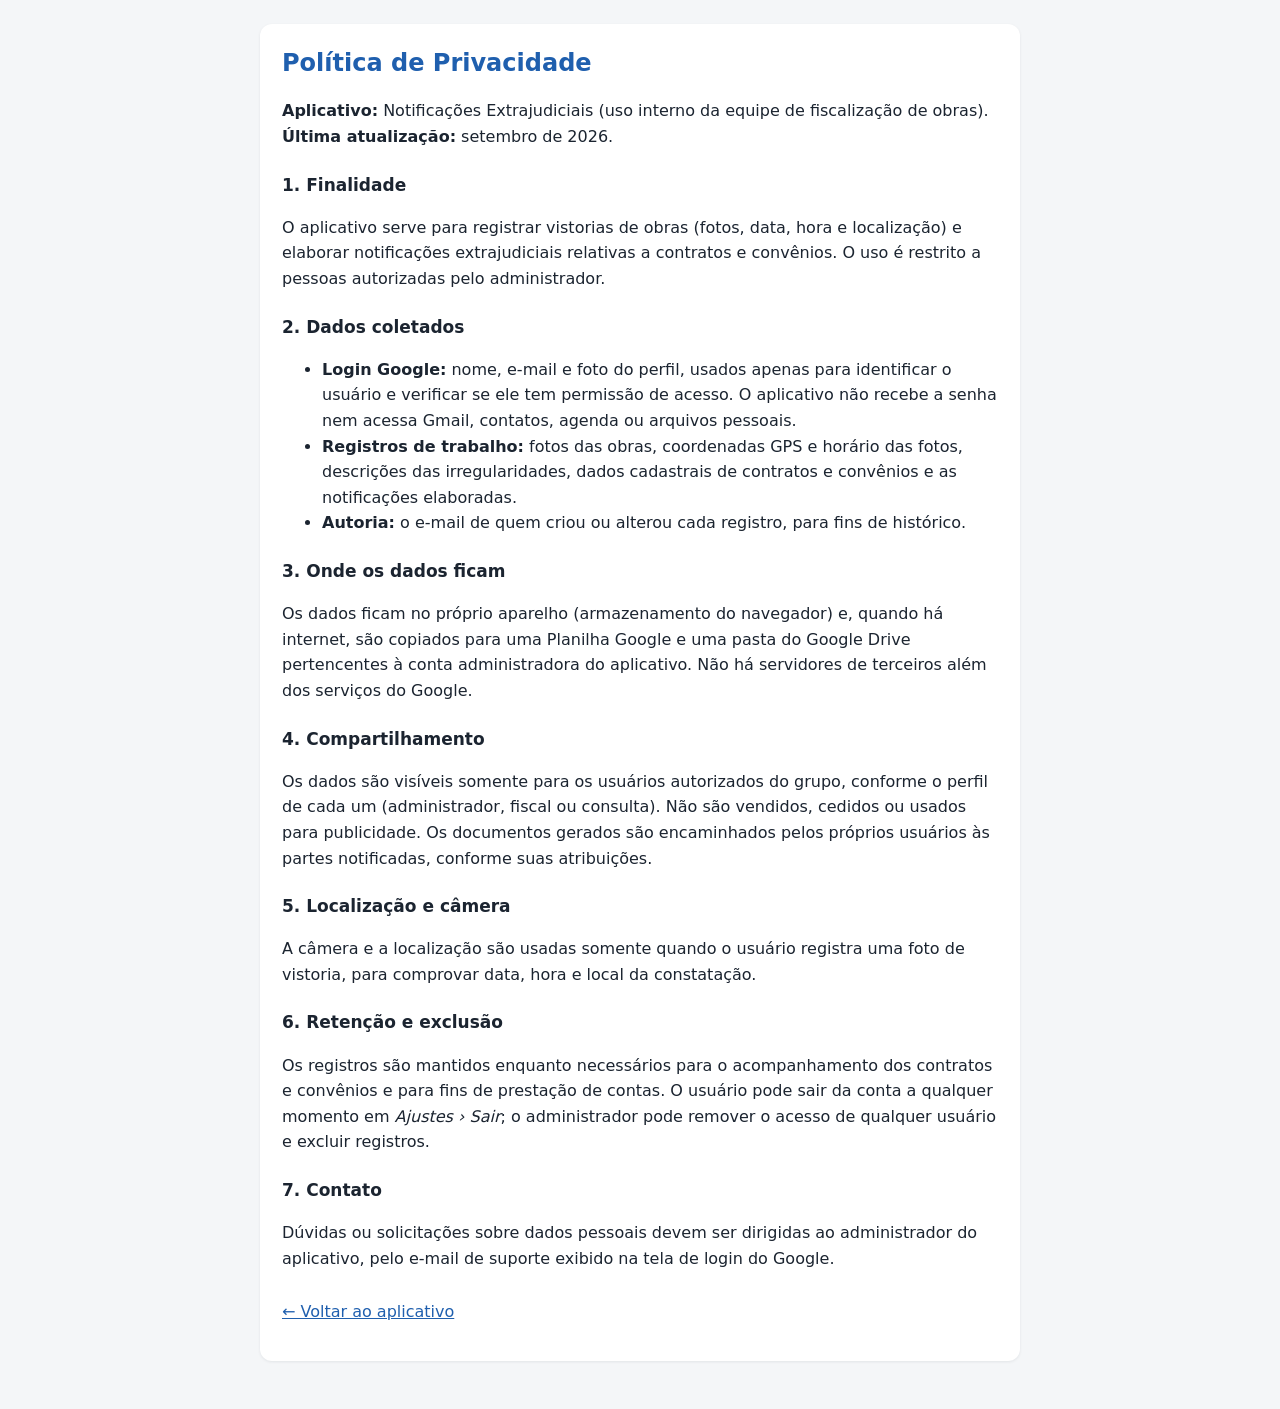
==== privacidade.html @ 9b2cc033 "Add files via upload" ====
<!doctype html>
<html lang="pt-BR">
<head>
<meta charset="utf-8">
<meta name="viewport" content="width=device-width, initial-scale=1">
<title>Política de Privacidade — Notificações Extrajudiciais</title>
<style>
  body { font: 16px/1.6 system-ui, -apple-system, "Segoe UI", Roboto, Arial, sans-serif; color: #1b2430; background: #f4f6f8; margin: 0; }
  main { max-width: 760px; margin: 0 auto; padding: 24px 16px 48px; }
  .card { background: #fff; border-radius: 12px; padding: 20px 22px; box-shadow: 0 1px 3px rgba(16,24,40,.08); }
  h1 { color: #1f5fae; font-size: 24px; margin-top: 0; }
  h2 { font-size: 17px; margin: 22px 0 6px; }
  a { color: #1f5fae; }
</style>
</head>
<body>
<main><div class="card">
<h1>Política de Privacidade</h1>
<p><b>Aplicativo:</b> Notificações Extrajudiciais (uso interno da equipe de fiscalização de obras).<br>
<b>Última atualização:</b> setembro de 2026.</p>

<h2>1. Finalidade</h2>
<p>O aplicativo serve para registrar vistorias de obras (fotos, data, hora e localização) e elaborar notificações extrajudiciais relativas a contratos e convênios. O uso é restrito a pessoas autorizadas pelo administrador.</p>

<h2>2. Dados coletados</h2>
<ul>
  <li><b>Login Google:</b> nome, e-mail e foto do perfil, usados apenas para identificar o usuário e verificar se ele tem permissão de acesso. O aplicativo não recebe a senha nem acessa Gmail, contatos, agenda ou arquivos pessoais.</li>
  <li><b>Registros de trabalho:</b> fotos das obras, coordenadas GPS e horário das fotos, descrições das irregularidades, dados cadastrais de contratos e convênios e as notificações elaboradas.</li>
  <li><b>Autoria:</b> o e-mail de quem criou ou alterou cada registro, para fins de histórico.</li>
</ul>

<h2>3. Onde os dados ficam</h2>
<p>Os dados ficam no próprio aparelho (armazenamento do navegador) e, quando há internet, são copiados para uma Planilha Google e uma pasta do Google Drive pertencentes à conta administradora do aplicativo. Não há servidores de terceiros além dos serviços do Google.</p>

<h2>4. Compartilhamento</h2>
<p>Os dados são visíveis somente para os usuários autorizados do grupo, conforme o perfil de cada um (administrador, fiscal ou consulta). Não são vendidos, cedidos ou usados para publicidade. Os documentos gerados são encaminhados pelos próprios usuários às partes notificadas, conforme suas atribuições.</p>

<h2>5. Localização e câmera</h2>
<p>A câmera e a localização são usadas somente quando o usuário registra uma foto de vistoria, para comprovar data, hora e local da constatação.</p>

<h2>6. Retenção e exclusão</h2>
<p>Os registros são mantidos enquanto necessários para o acompanhamento dos contratos e convênios e para fins de prestação de contas. O usuário pode sair da conta a qualquer momento em <i>Ajustes › Sair</i>; o administrador pode remover o acesso de qualquer usuário e excluir registros.</p>

<h2>7. Contato</h2>
<p>Dúvidas ou solicitações sobre dados pessoais devem ser dirigidas ao administrador do aplicativo, pelo e-mail de suporte exibido na tela de login do Google.</p>

<p style="margin-top:28px"><a href="./">← Voltar ao aplicativo</a></p>
</div></main>
</body>
</html>
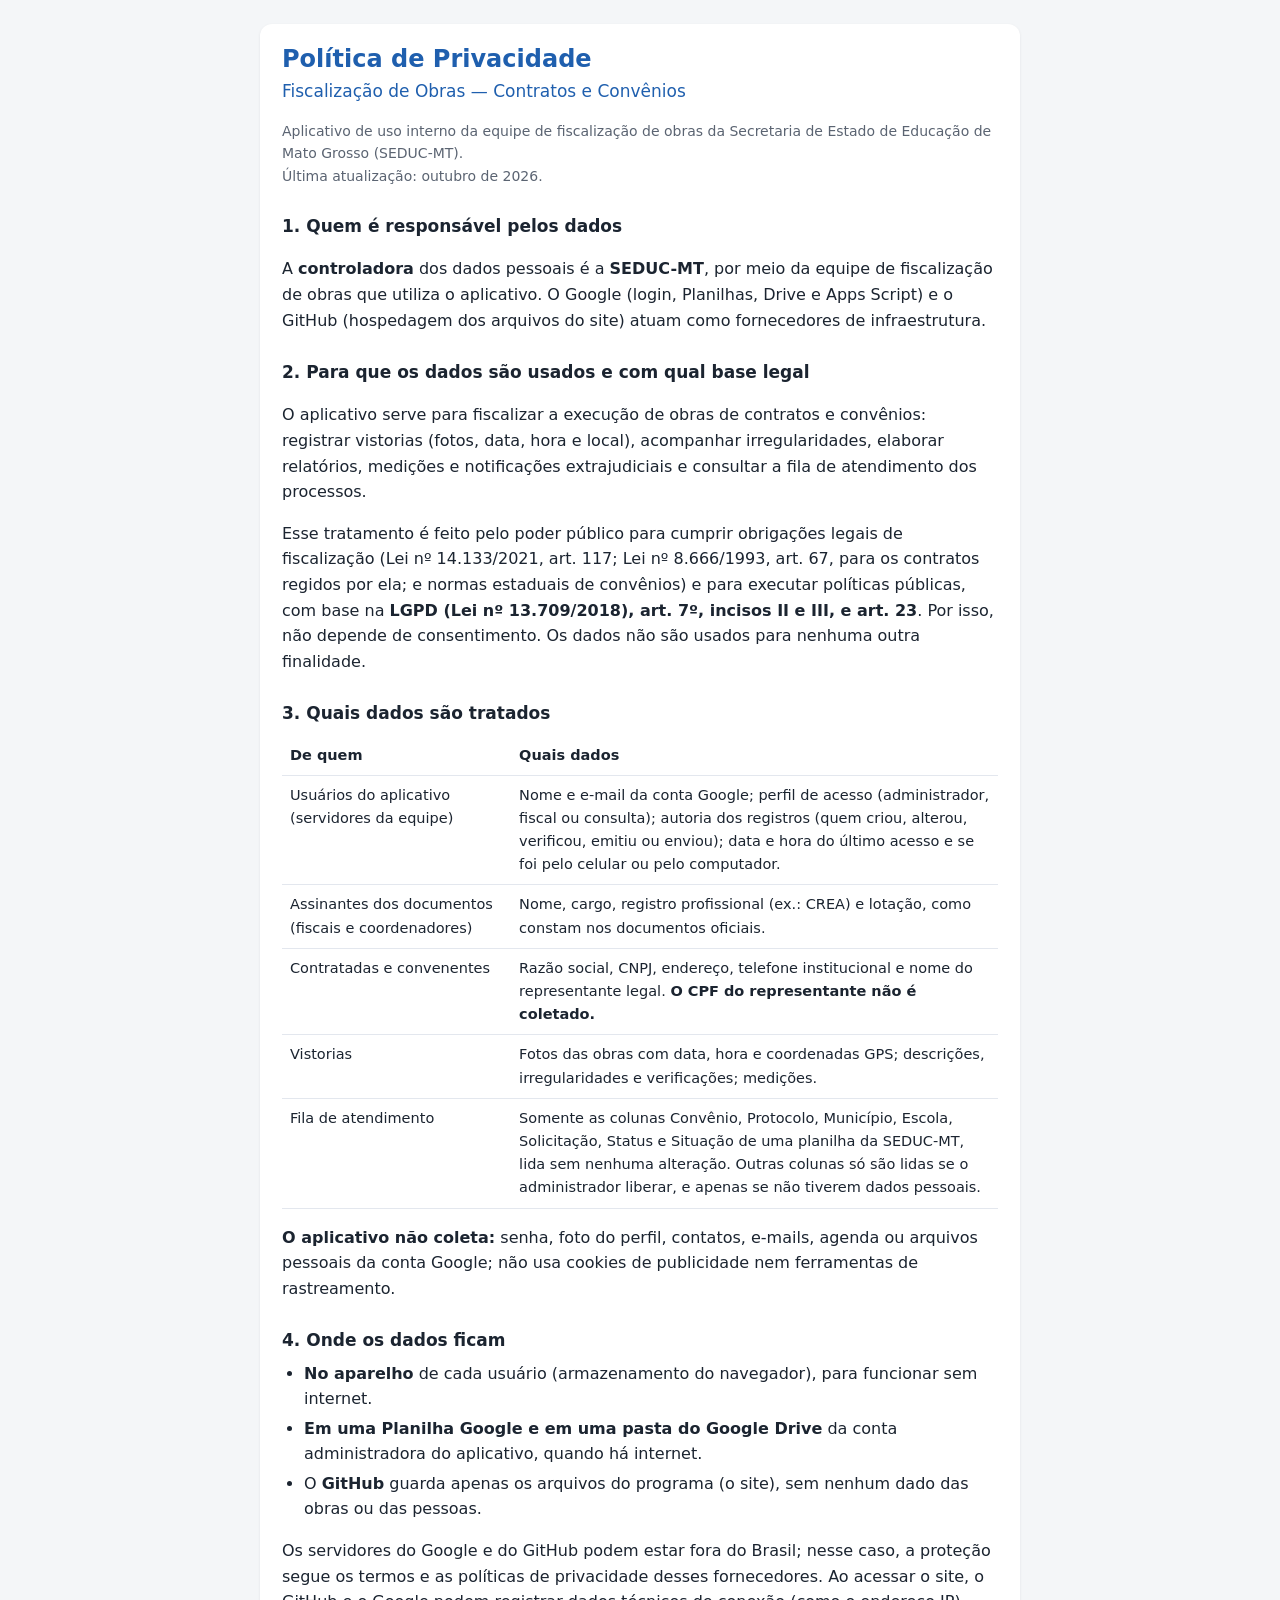
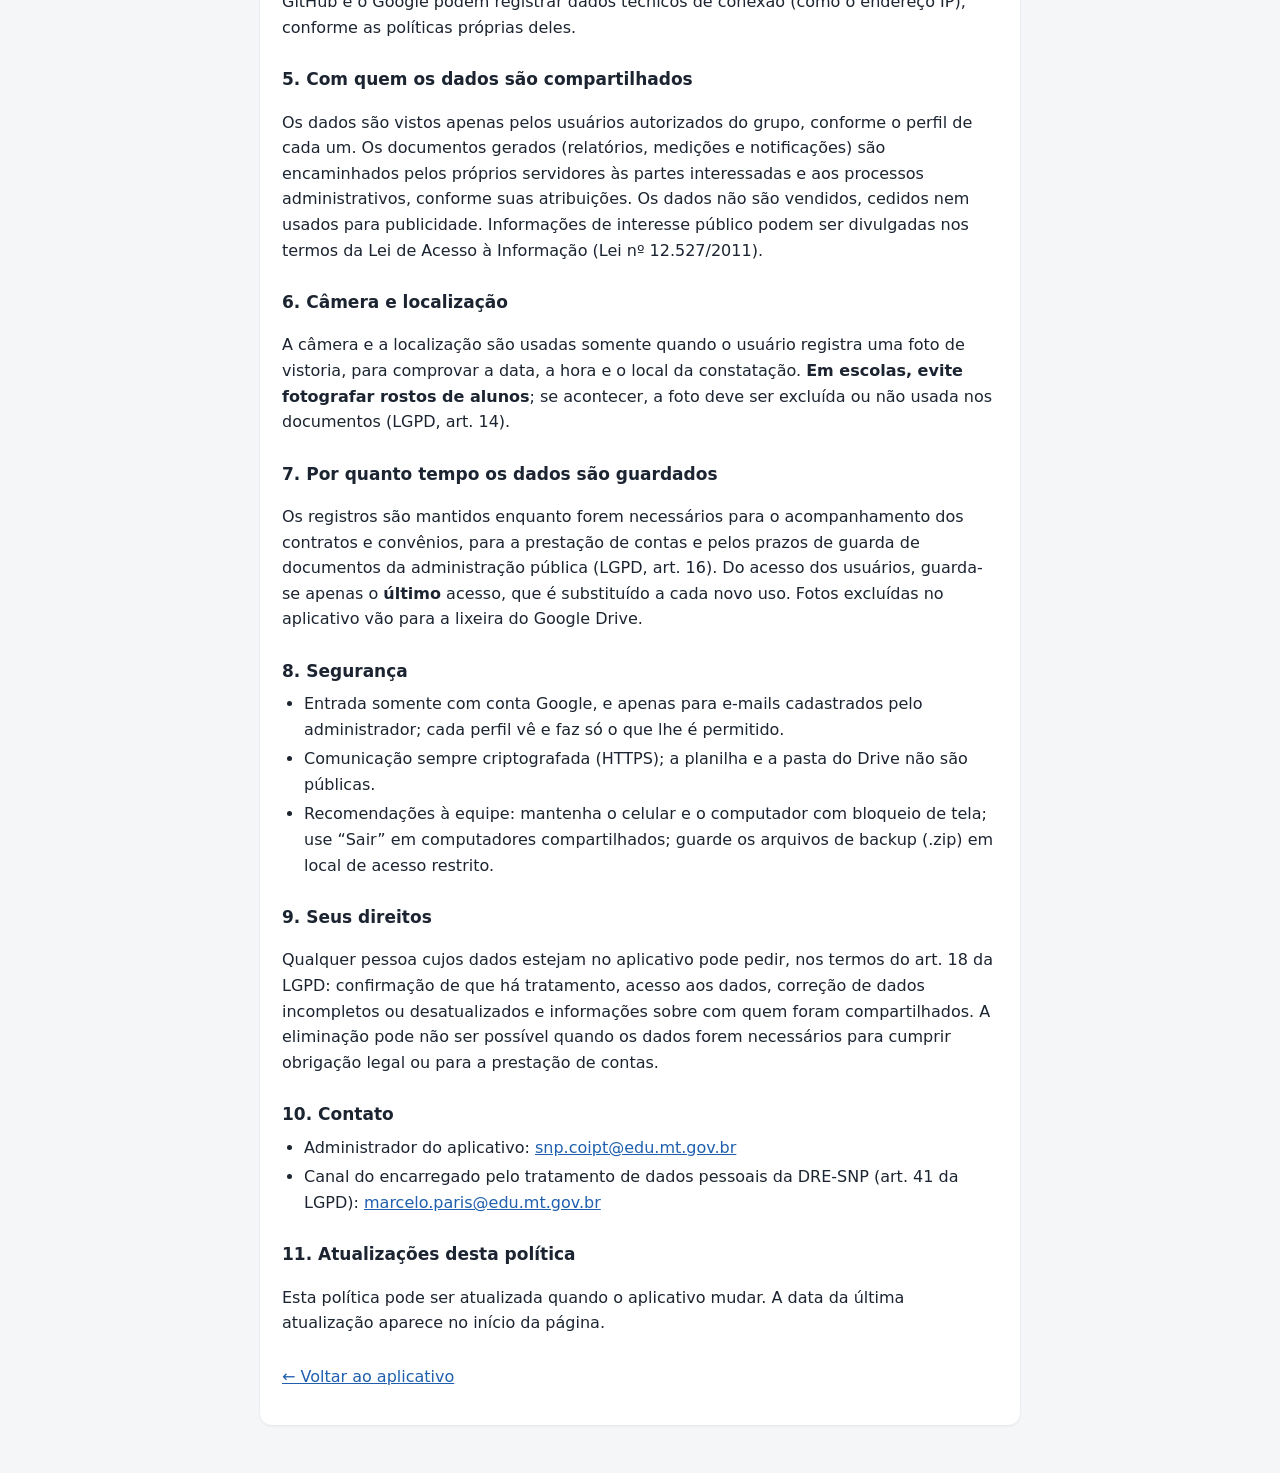
==== commit efd60eaf: "Add files via upload" ====
--- a/privacidade.html
+++ b/privacidade.html
@@ -3,46 +3,86 @@
 <head>
 <meta charset="utf-8">
 <meta name="viewport" content="width=device-width, initial-scale=1">
-<title>Política de Privacidade — Notificações Extrajudiciais</title>
+<title>Política de Privacidade — Fiscalização de Obras</title>
 <style>
-  body { font: 16px/1.6 system-ui, -apple-system, "Segoe UI", Roboto, Arial, sans-serif; color: #1b2430; background: #f4f6f8; margin: 0; }
+  :root { --txt: #1b2430; --txt2: #5b6472; --bg: #f4f6f8; --sup: #fff; --pri: #1f5fae; --linha: #e3e7ee; --dest: #fff6d6; }
+  @media (prefers-color-scheme: dark) { :root { --txt: #e7e9ee; --txt2: #a3abb8; --bg: #0e1014; --sup: #171a20; --pri: #7fb0ff; --linha: #2a2f38; --dest: #3a3214; } }
+  body { font: 16px/1.6 system-ui, -apple-system, "Segoe UI", Roboto, Arial, sans-serif; color: var(--txt); background: var(--bg); margin: 0; }
   main { max-width: 760px; margin: 0 auto; padding: 24px 16px 48px; }
-  .card { background: #fff; border-radius: 12px; padding: 20px 22px; box-shadow: 0 1px 3px rgba(16,24,40,.08); }
-  h1 { color: #1f5fae; font-size: 24px; margin-top: 0; }
-  h2 { font-size: 17px; margin: 22px 0 6px; }
-  a { color: #1f5fae; }
+  .card { background: var(--sup); border-radius: 12px; padding: 20px 22px; box-shadow: 0 1px 3px rgba(16,24,40,.08); }
+  h1 { color: var(--pri); font-size: 24px; margin-top: 0; line-height: 1.25; }
+  h2 { font-size: 17px; margin: 26px 0 6px; }
+  a { color: var(--pri); }
+  ul { padding-left: 22px; margin: 6px 0; }
+  li { margin: 4px 0; }
+  .sub { color: var(--txt2); font-size: 14px; }
+  table { width: 100%; border-collapse: collapse; font-size: 14.5px; margin: 8px 0; }
+  th, td { text-align: left; vertical-align: top; padding: 8px 8px; border-bottom: 1px solid var(--linha); }
+  th { font-weight: 600; }
+  @media (max-width: 560px) { table, tbody, tr, td, th { display: block; } thead { display: none; } tr { border-bottom: 1px solid var(--linha); padding: 6px 0; } td { border: 0; padding: 2px 0; } td:first-child { font-weight: 600; } }
 </style>
 </head>
 <body>
 <main><div class="card">
-<h1>Política de Privacidade</h1>
-<p><b>Aplicativo:</b> Notificações Extrajudiciais (uso interno da equipe de fiscalização de obras).<br>
-<b>Última atualização:</b> setembro de 2026.</p>
+<h1>Política de Privacidade<br><span style="font-size:17px;font-weight:500">Fiscalização de Obras — Contratos e Convênios</span></h1>
+<p class="sub">Aplicativo de uso interno da equipe de fiscalização de obras da Secretaria de Estado de Educação de Mato Grosso (SEDUC-MT).<br>
+Última atualização: outubro de 2026.</p>
 
-<h2>1. Finalidade</h2>
-<p>O aplicativo serve para registrar vistorias de obras (fotos, data, hora e localização) e elaborar notificações extrajudiciais relativas a contratos e convênios. O uso é restrito a pessoas autorizadas pelo administrador.</p>
+<h2>1. Quem é responsável pelos dados</h2>
+<p>A <b>controladora</b> dos dados pessoais é a <b>SEDUC-MT</b>, por meio da equipe de fiscalização de obras que utiliza o aplicativo. O Google (login, Planilhas, Drive e Apps Script) e o GitHub (hospedagem dos arquivos do site) atuam como fornecedores de infraestrutura.</p>
 
-<h2>2. Dados coletados</h2>
+<h2>2. Para que os dados são usados e com qual base legal</h2>
+<p>O aplicativo serve para fiscalizar a execução de obras de contratos e convênios: registrar vistorias (fotos, data, hora e local), acompanhar irregularidades, elaborar relatórios, medições e notificações extrajudiciais e consultar a fila de atendimento dos processos.</p>
+<p>Esse tratamento é feito pelo poder público para cumprir obrigações legais de fiscalização (Lei nº 14.133/2021, art. 117; Lei nº 8.666/1993, art. 67, para os contratos regidos por ela; e normas estaduais de convênios) e para executar políticas públicas, com base na <b>LGPD (Lei nº 13.709/2018), art. 7º, incisos II e III, e art. 23</b>. Por isso, não depende de consentimento. Os dados não são usados para nenhuma outra finalidade.</p>
+
+<h2>3. Quais dados são tratados</h2>
+<table>
+  <thead><tr><th style="width:32%">De quem</th><th>Quais dados</th></tr></thead>
+  <tbody>
+  <tr><td>Usuários do aplicativo (servidores da equipe)</td><td>Nome e e-mail da conta Google; perfil de acesso (administrador, fiscal ou consulta); autoria dos registros (quem criou, alterou, verificou, emitiu ou enviou); data e hora do último acesso e se foi pelo celular ou pelo computador.</td></tr>
+  <tr><td>Assinantes dos documentos (fiscais e coordenadores)</td><td>Nome, cargo, registro profissional (ex.: CREA) e lotação, como constam nos documentos oficiais.</td></tr>
+  <tr><td>Contratadas e convenentes</td><td>Razão social, CNPJ, endereço, telefone institucional e nome do representante legal. <b>O CPF do representante não é coletado.</b></td></tr>
+  <tr><td>Vistorias</td><td>Fotos das obras com data, hora e coordenadas GPS; descrições, irregularidades e verificações; medições.</td></tr>
+  <tr><td>Fila de atendimento</td><td>Somente as colunas Convênio, Protocolo, Município, Escola, Solicitação, Status e Situação de uma planilha da SEDUC-MT, lida sem nenhuma alteração. Outras colunas só são lidas se o administrador liberar, e apenas se não tiverem dados pessoais.</td></tr>
+  </tbody>
+</table>
+<p><b>O aplicativo não coleta:</b> senha, foto do perfil, contatos, e-mails, agenda ou arquivos pessoais da conta Google; não usa cookies de publicidade nem ferramentas de rastreamento.</p>
+
+<h2>4. Onde os dados ficam</h2>
 <ul>
-  <li><b>Login Google:</b> nome, e-mail e foto do perfil, usados apenas para identificar o usuário e verificar se ele tem permissão de acesso. O aplicativo não recebe a senha nem acessa Gmail, contatos, agenda ou arquivos pessoais.</li>
-  <li><b>Registros de trabalho:</b> fotos das obras, coordenadas GPS e horário das fotos, descrições das irregularidades, dados cadastrais de contratos e convênios e as notificações elaboradas.</li>
-  <li><b>Autoria:</b> o e-mail de quem criou ou alterou cada registro, para fins de histórico.</li>
+  <li><b>No aparelho</b> de cada usuário (armazenamento do navegador), para funcionar sem internet.</li>
+  <li><b>Em uma Planilha Google e em uma pasta do Google Drive</b> da conta administradora do aplicativo, quando há internet.</li>
+  <li>O <b>GitHub</b> guarda apenas os arquivos do programa (o site), sem nenhum dado das obras ou das pessoas.</li>
+</ul>
+<p>Os servidores do Google e do GitHub podem estar fora do Brasil; nesse caso, a proteção segue os termos e as políticas de privacidade desses fornecedores. Ao acessar o site, o GitHub e o Google podem registrar dados técnicos de conexão (como o endereço IP), conforme as políticas próprias deles.</p>
+
+<h2>5. Com quem os dados são compartilhados</h2>
+<p>Os dados são vistos apenas pelos usuários autorizados do grupo, conforme o perfil de cada um. Os documentos gerados (relatórios, medições e notificações) são encaminhados pelos próprios servidores às partes interessadas e aos processos administrativos, conforme suas atribuições. Os dados não são vendidos, cedidos nem usados para publicidade. Informações de interesse público podem ser divulgadas nos termos da Lei de Acesso à Informação (Lei nº 12.527/2011).</p>
+
+<h2>6. Câmera e localização</h2>
+<p>A câmera e a localização são usadas somente quando o usuário registra uma foto de vistoria, para comprovar a data, a hora e o local da constatação. <b>Em escolas, evite fotografar rostos de alunos</b>; se acontecer, a foto deve ser excluída ou não usada nos documentos (LGPD, art. 14).</p>
+
+<h2>7. Por quanto tempo os dados são guardados</h2>
+<p>Os registros são mantidos enquanto forem necessários para o acompanhamento dos contratos e convênios, para a prestação de contas e pelos prazos de guarda de documentos da administração pública (LGPD, art. 16). Do acesso dos usuários, guarda-se apenas o <b>último</b> acesso, que é substituído a cada novo uso. Fotos excluídas no aplicativo vão para a lixeira do Google Drive.</p>
+
+<h2>8. Segurança</h2>
+<ul>
+  <li>Entrada somente com conta Google, e apenas para e-mails cadastrados pelo administrador; cada perfil vê e faz só o que lhe é permitido.</li>
+  <li>Comunicação sempre criptografada (HTTPS); a planilha e a pasta do Drive não são públicas.</li>
+  <li>Recomendações à equipe: mantenha o celular e o computador com bloqueio de tela; use “Sair” em computadores compartilhados; guarde os arquivos de backup (.zip) em local de acesso restrito.</li>
 </ul>
 
-<h2>3. Onde os dados ficam</h2>
-<p>Os dados ficam no próprio aparelho (armazenamento do navegador) e, quando há internet, são copiados para uma Planilha Google e uma pasta do Google Drive pertencentes à conta administradora do aplicativo. Não há servidores de terceiros além dos serviços do Google.</p>
+<h2>9. Seus direitos</h2>
+<p>Qualquer pessoa cujos dados estejam no aplicativo pode pedir, nos termos do art. 18 da LGPD: confirmação de que há tratamento, acesso aos dados, correção de dados incompletos ou desatualizados e informações sobre com quem foram compartilhados. A eliminação pode não ser possível quando os dados forem necessários para cumprir obrigação legal ou para a prestação de contas.</p>
 
-<h2>4. Compartilhamento</h2>
-<p>Os dados são visíveis somente para os usuários autorizados do grupo, conforme o perfil de cada um (administrador, fiscal ou consulta). Não são vendidos, cedidos ou usados para publicidade. Os documentos gerados são encaminhados pelos próprios usuários às partes notificadas, conforme suas atribuições.</p>
+<h2>10. Contato</h2>
+<ul>
+  <li>Administrador do aplicativo: <a href="mailto:snp.coipt@edu.mt.gov.br">snp.coipt@edu.mt.gov.br</a></li>
+  <li>Canal do encarregado pelo tratamento de dados pessoais da DRE-SNP (art. 41 da LGPD): <a href="mailto:marcelo.paris@edu.mt.gov.br">marcelo.paris@edu.mt.gov.br</a></li>
+</ul>
 
-<h2>5. Localização e câmera</h2>
-<p>A câmera e a localização são usadas somente quando o usuário registra uma foto de vistoria, para comprovar data, hora e local da constatação.</p>
-
-<h2>6. Retenção e exclusão</h2>
-<p>Os registros são mantidos enquanto necessários para o acompanhamento dos contratos e convênios e para fins de prestação de contas. O usuário pode sair da conta a qualquer momento em <i>Ajustes › Sair</i>; o administrador pode remover o acesso de qualquer usuário e excluir registros.</p>
-
-<h2>7. Contato</h2>
-<p>Dúvidas ou solicitações sobre dados pessoais devem ser dirigidas ao administrador do aplicativo, pelo e-mail de suporte exibido na tela de login do Google.</p>
+<h2>11. Atualizações desta política</h2>
+<p>Esta política pode ser atualizada quando o aplicativo mudar. A data da última atualização aparece no início da página.</p>
 
 <p style="margin-top:28px"><a href="./">← Voltar ao aplicativo</a></p>
 </div></main>
